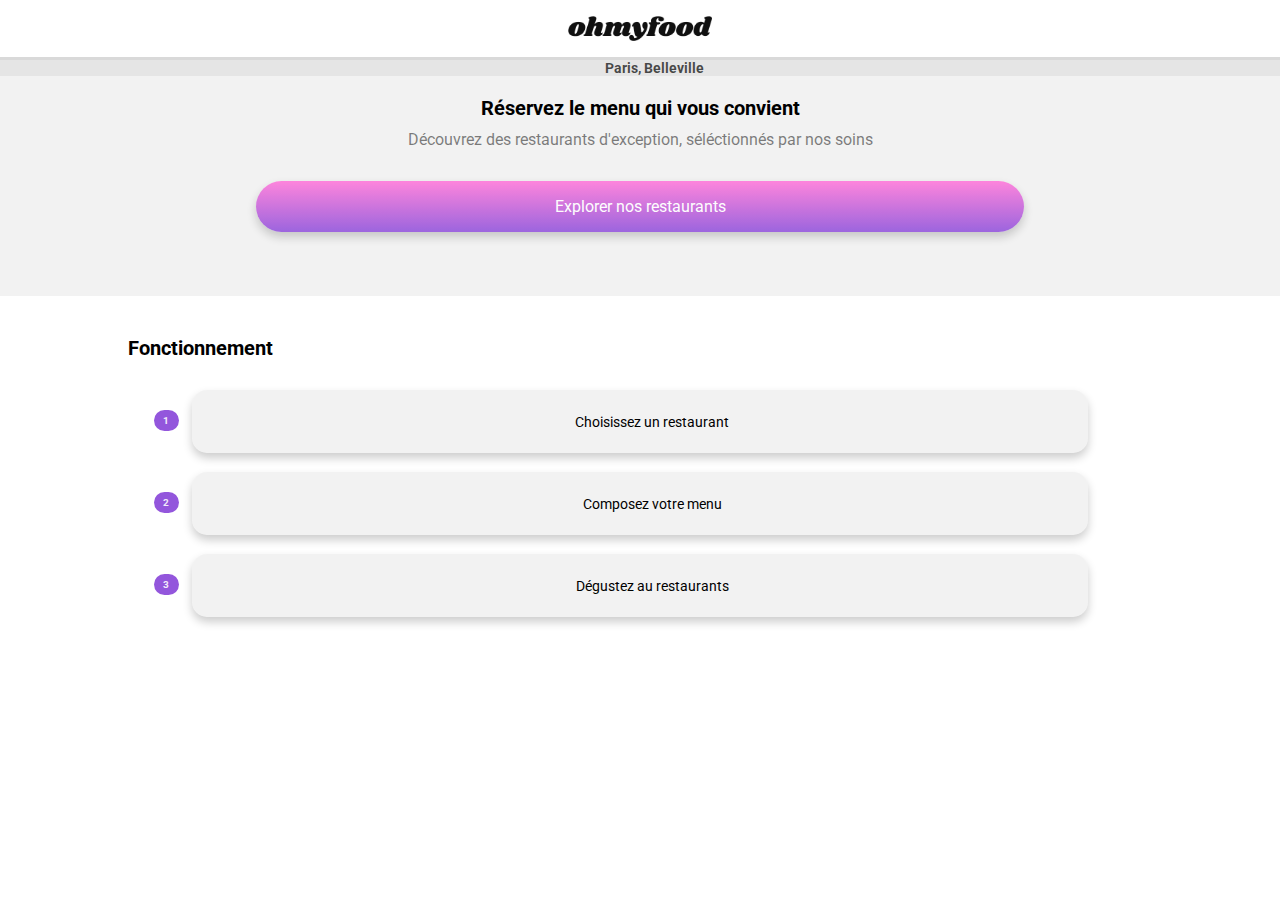
==== index.html @ 5d98622f "Maj-full-sass" ====
<!doctype html>
<html lang="fr"></html>
    <head> 
        <meta charset="utf-8">
        <title>OpenClasrooms - Projet 3 : Ohmyfood</title>
        <link rel="stylesheet" href="public/css/main.css">
        <link rel="stylesheet" href="https://pro.fontawesome.com/releases/v5.10.0/css/all.css" integrity="sha384-AYmEC3Yw5cVb3ZcuHtOA93w35dYTsvhLPVnYs9eStHfGJvOvKxVfELGroGkvsg+p" crossorigin="anonymous"/>
        <meta name="viewport" content="width=device-width, initial-scale=1">
    </head>
    <body>
        <main>
            <header>
                <div class="logo">
                    <img src="public/images/logo/ohmyfood.png" alt="Ohmyfood">
                </div>                
            </header>
            <div class="localisation">
                <p class="localisation__lieu"><i class="fas fa-map-marker-alt"></i>Paris, Belleville</p>
                <p class="localisation__titre">Réservez le menu qui vous convient</p>
                <p class="localisation__sous-titre">Découvrez des restaurants d'exception, séléctionnés par nos soins</p>
                <div class="btn-violet">
                    <div class="btn-violet-caption">Explorer nos restaurants</div>
                </div>
            </div>
            <div class="fonctionnement">
                <p class="fonctionnement__titre">Fonctionnement</p>
                <div class="btn-fonctionnement">
                    <div class="btn-fonctionnement-caption"><div class="btn-fonctionnement-num">1</div><i class="fas fa-mobile-alt"></i>Choisissez un restaurant</div>
                </div>
                <div class="btn-fonctionnement">
                    <div class="btn-fonctionnement-caption"><div class="btn-fonctionnement-num">2</div><i class="fas fa-list"></i>Composez votre menu</div>
                </div>
                <div class="btn-fonctionnement">
                    <div class="btn-fonctionnement-caption"><div class="btn-fonctionnement-num">3</div><i class="fas fa-store"></i>Dégustez au restaurants</div>
                </div>
            </div>
        </main>
</body>
</html>
---- public/css/main.css ----
@import url("https://fonts.googleapis.com/css2?family=Roboto&display=swap");
@import url("https://fonts.googleapis.com/css2?family=Shrikhand&display=swap");
* {
  box-sizing: border-box;
  margin: 0;
  padding: 0;
}

html, body {
  font-family: 'Roboto', sans-serif;
}

.shrik {
  font-family: 'Shrikhand', sans-serif;
}

.btn-violet {
  box-shadow: 0px 5px 10px 0 rgba(0, 0, 0, 0.2);
  background: linear-gradient(0deg, #9356DC 0%, #FF79DA 100%);
  opacity: 0.9;
  border-radius: 100rem;
  height: 100%;
  width: 60%;
  display: flex;
  align-items: center;
  justify-content: space-evenly;
  padding-top: 1rem;
  padding-bottom: 1rem;
  cursor: pointer;
}

.btn-violet-caption {
  background: transparent;
  color: #fff;
  font-size: 16px;
}

.btn-violet:hover {
  box-shadow: 0px 5px 10px 0 rgba(0, 0, 0, 0.8);
  opacity: 0.4;
  color: #FF79DA;
}

.btn-fonctionnement {
  box-shadow: 0px 5px 10px 0 rgba(0, 0, 0, 0.2);
  border-radius: 15px;
  height: 100%;
  width: 70%;
  display: flex;
  align-items: center;
  justify-content: space-evenly;
  padding-top: 0.5rem;
  padding-bottom: 0.5rem;
  cursor: pointer;
  background: rgba(0, 0, 0, 0.05);
  margin: 0.6em;
}

.btn-fonctionnement-caption {
  background: transparent;
  color: #000;
  font-size: 14px;
  padding: 1em;
}

.btn-fonctionnement i {
  padding-right: 1.5em;
  font-size: 16PX;
}

.btn-fonctionnement-num {
  position: absolute;
  left: 12%;
  margin-top: -2px;
  width: 25px;
  color: #f2eafb;
  background: #9356DC;
  border-radius: 25px;
  font-weight: bold;
  font-size: 10px;
  padding: 5px;
}

.btn-fonctionnement:hover {
  color: #FF79DA;
  background: #f2eafb;
}

.btn-fonctionnement:hover i {
  color: #9356DC;
}

.logo {
  display: flex;
  align-items: center;
  justify-content: space-evenly;
  margin: 1em;
}

.logo img {
  height: 25px;
}

.localisation {
  display: flex;
  flex-wrap: wrap;
  align-items: center;
  flex-direction: column;
  height: 100%;
  width: 100%;
  text-align: center;
  padding-bottom: 4em;
  background: rgba(0, 0, 0, 0.05);
}

.localisation__lieu {
  width: 100%;
  color: rgba(0, 0, 0, 0.7);
  background: rgba(0, 0, 0, 0.05);
  border-top: 3px solid rgba(0, 0, 0, 0.05);
  font-size: 14px;
  font-weight: bold;
}

.localisation__lieu i {
  padding: 1em;
}

.localisation__titre {
  width: 60%;
  padding-top: 1em;
  padding-bottom: 0.5em;
  text-align: center;
  font-size: 20px;
  font-weight: bold;
}

.localisation__sous-titre {
  width: 80%;
  padding-bottom: 2em;
  text-align: center;
  color: rgba(0, 0, 0, 0.5);
}

.fonctionnement {
  display: flex;
  flex-wrap: wrap;
  align-items: center;
  flex-direction: column;
  height: 100%;
  width: 100%;
  text-align: center;
  padding-bottom: 1em;
}

.fonctionnement__titre {
  width: 80%;
  padding-top: 2em;
  padding-bottom: 1em;
  text-align: left;
  font-size: 20px;
  font-weight: bold;
}
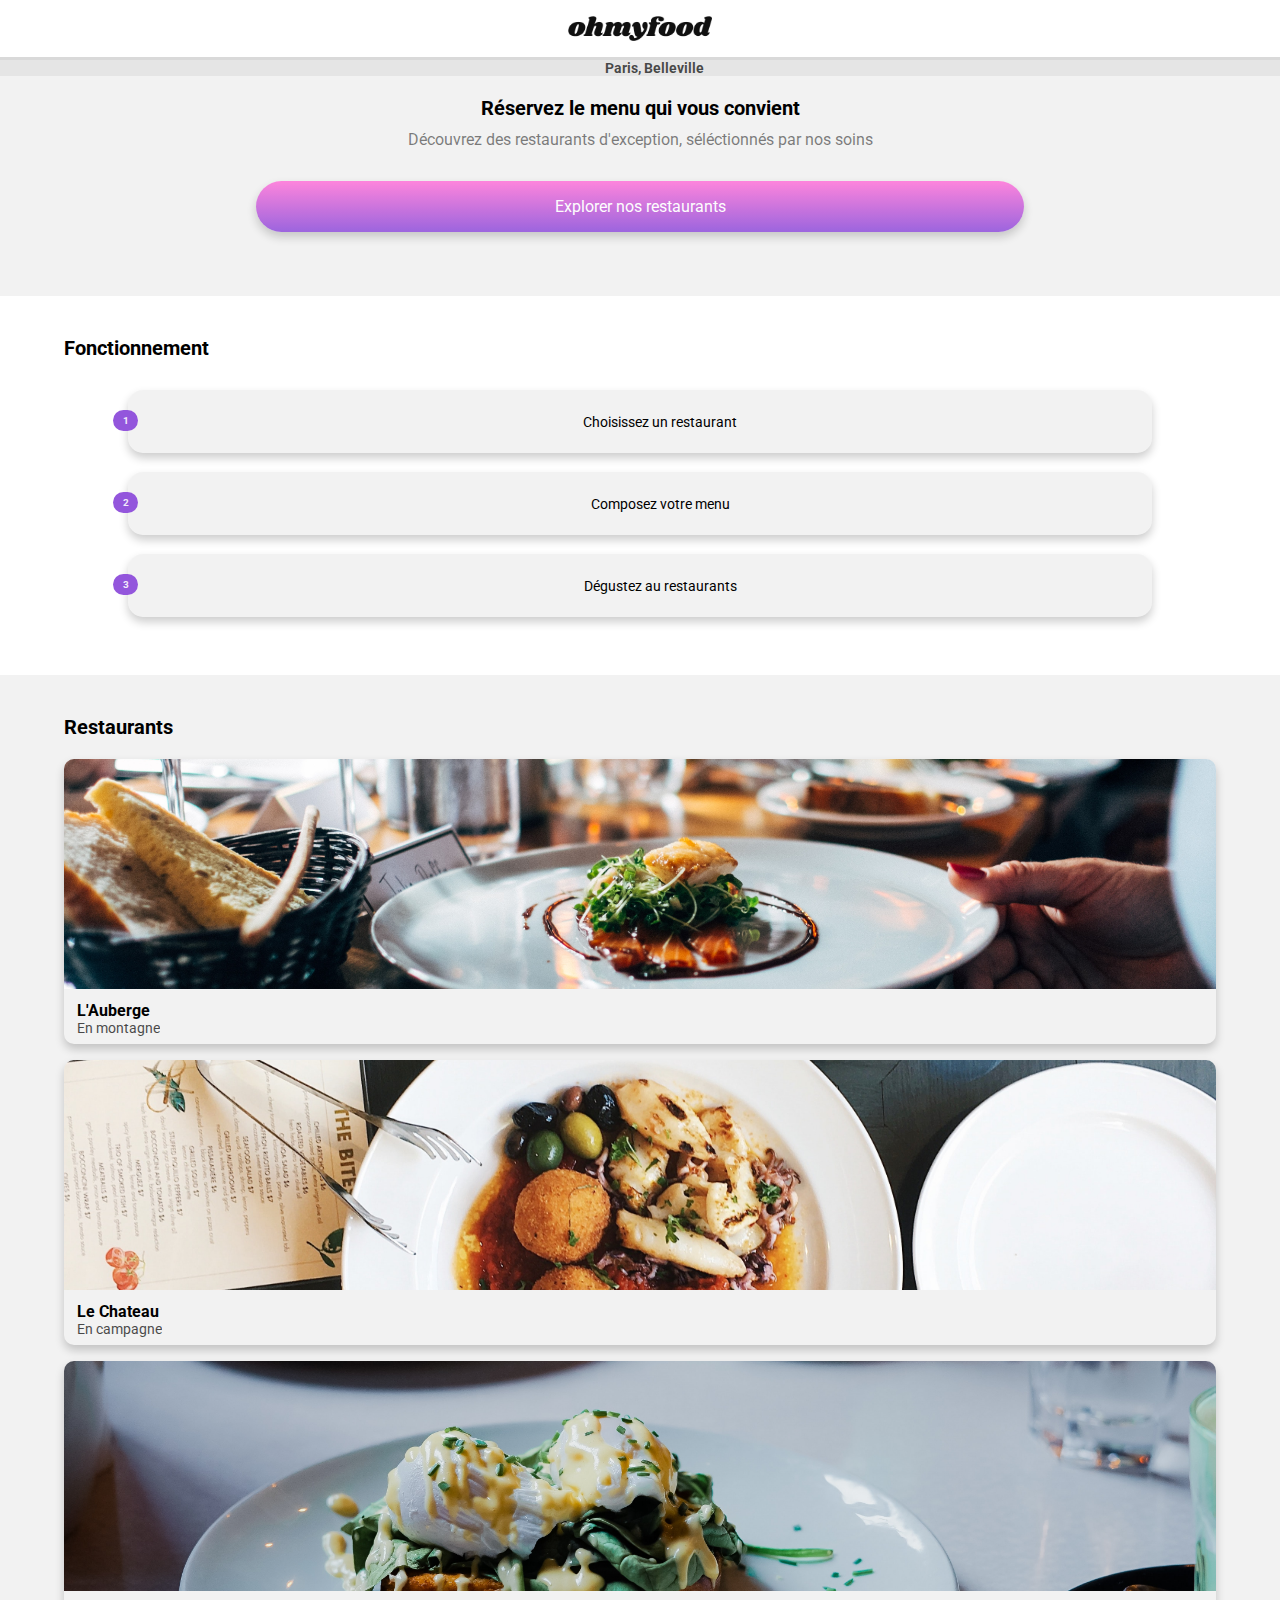
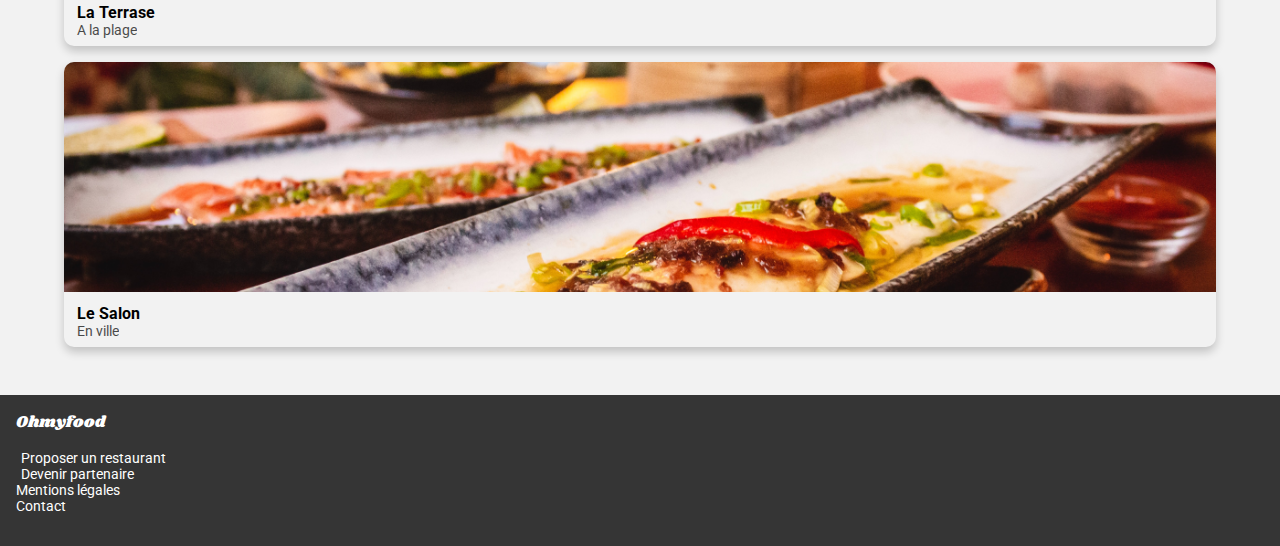
==== commit 5fa64ffa: "dernière mise à jour" ====
--- a/index.html
+++ b/index.html
@@ -34,6 +34,48 @@
                     <div class="btn-fonctionnement-caption"><div class="btn-fonctionnement-num">3</div><i class="fas fa-store"></i>Dégustez au restaurants</div>
                 </div>
             </div>
+            <div class="restaurants">
+                <p class="restaurants__titre">Restaurants</p>
+                <a class="restaurants__vignette" href="#">
+                    <img src="public/images/restaurants/restaurant1.jpg" alt="Auberge le Cannebière">
+                    <div class="restaurants__vignette-description">
+                        <div class="restaurants__vignette-description-nom">L'Auberge</div>
+                        <div class="restaurants__vignette-description-lieu">En montagne</div>
+                        <div><i class="fas fa-heart"></i></div>
+                    </div>
+                </a>
+                <a class="restaurants__vignette" href="#">
+                    <img src="public/images/restaurants/restaurant2.jpg" alt="Hôtel du port">
+                    <div class="restaurants__vignette-description">
+                        <div class="restaurants__vignette-description-nom">Le Chateau</div>
+                        <div class="restaurants__vignette-description-lieu">En campagne</div>
+                        <div><i class="far fa-heart"></i></div>
+                    </div>
+                </a>
+                <a class="restaurants__vignette" href="#">
+                    <img src="public/images/restaurants/restaurant3.jpg" alt="Hôtel Les Mouettes">
+                        <div class="restaurants__vignette-description">
+                            <div class="restaurants__vignette-description-nom">La Terrase</div>
+                            <div class="restaurants__vignette-description-lieu">A la plage</div>
+                            <div><i class="far fa-heart"></i></div>
+                    </div>
+                </a>
+                <a class="restaurants__vignette" href="#">
+                    <img src="public/images/restaurants/restaurant4.jpg" alt="Hôtel de la Mer">
+                    <div class="restaurants__vignette-description">
+                        <div class="restaurants__vignette-description-nom">Le Salon</div>
+                        <div class="restaurants__vignette-description-lieu">En ville</div>
+                        <div><i class="far fa-heart"></i></div>
+                    </div>
+                </a>                
+            </div>
+            <div class="footer">                
+                <p class="shrik footer__titre">Ohmyfood</p>
+                <p class="footer__menu"><i class="fas fa-utensils"></i>Proposer un restaurant</p>
+                <p class="footer__menu"><i class="fas fa-hands-helping"></i>Devenir partenaire</p>
+                <p class="footer__menu">Mentions légales</p>
+                <p class="footer__menu">Contact</p>
+            </div>
         </main>
 </body>
 </html>--- a/public/css/main.css
+++ b/public/css/main.css
@@ -42,10 +42,11 @@
 }
 
 .btn-fonctionnement {
+  position: relative;
   box-shadow: 0px 5px 10px 0 rgba(0, 0, 0, 0.2);
   border-radius: 15px;
   height: 100%;
-  width: 70%;
+  width: 80%;
   display: flex;
   align-items: center;
   justify-content: space-evenly;
@@ -64,13 +65,14 @@
 }
 
 .btn-fonctionnement i {
-  padding-right: 1.5em;
+  padding-right: 2.5em;
   font-size: 16PX;
 }
 
 .btn-fonctionnement-num {
   position: absolute;
-  left: 12%;
+  top: 22px;
+  left: -15px;
   margin-top: -2px;
   width: 25px;
   color: #f2eafb;
@@ -90,6 +92,54 @@
   color: #9356DC;
 }
 
+.restaurants__vignette {
+  box-shadow: 0px 5px 10px 0 rgba(0, 0, 0, 0.2);
+  display: block;
+  margin-bottom: 1em;
+  border-radius: 10px;
+  color: black;
+  text-decoration: none;
+  width: 90%;
+}
+
+.restaurants__vignette img {
+  width: 100%;
+  height: 230px;
+  border-radius: 10px 10px 0px 0px;
+  object-fit: cover;
+}
+
+.restaurants__vignette-description {
+  position: relative;
+  margin: .5em;
+  margin-left: .8em;
+  text-align: left;
+}
+
+.restaurants__vignette-description i {
+  position: absolute;
+  top: 20%;
+  left: 90%;
+  font-size: 18px;
+}
+
+.restaurants__vignette-description i:hover {
+  color: #9356DC;
+}
+
+.restaurants__vignette-description-nom {
+  font-weight: bold;
+}
+
+.restaurants__vignette-description-lieu {
+  font-size: 14px;
+  opacity: 70%;
+}
+
+.restaurants__vignette:hover {
+  opacity: 0.9;
+}
+
 .logo {
   display: flex;
   align-items: center;
@@ -150,14 +200,64 @@
   height: 100%;
   width: 100%;
   text-align: center;
-  padding-bottom: 1em;
+  padding-bottom: 3em;
 }
 
 .fonctionnement__titre {
-  width: 80%;
+  width: 90%;
   padding-top: 2em;
   padding-bottom: 1em;
   text-align: left;
   font-size: 20px;
   font-weight: bold;
 }
+
+.restaurants {
+  display: flex;
+  flex-wrap: wrap;
+  align-items: center;
+  flex-direction: column;
+  height: 100%;
+  width: 100%;
+  text-align: center;
+  padding-bottom: 2em;
+  background: rgba(0, 0, 0, 0.05);
+}
+
+.restaurants__titre {
+  width: 90%;
+  padding-top: 2em;
+  padding-bottom: 1em;
+  text-align: left;
+  font-size: 20px;
+  font-weight: bold;
+}
+
+.footer {
+  display: flex;
+  flex-wrap: wrap;
+  flex-direction: column;
+  height: 100%;
+  width: 100%;
+  padding-bottom: 2em;
+  background: #353535;
+  color: white;
+  padding-left: 1em;
+}
+
+.footer__titre {
+  width: 90%;
+  padding-top: 1em;
+  padding-bottom: 1em;
+  text-align: left;
+  font-size: 16px;
+}
+
+.footer__menu {
+  font-size: 14px;
+}
+
+.footer__menu i {
+  font-size: 10px;
+  margin-right: 0.5em;
+}
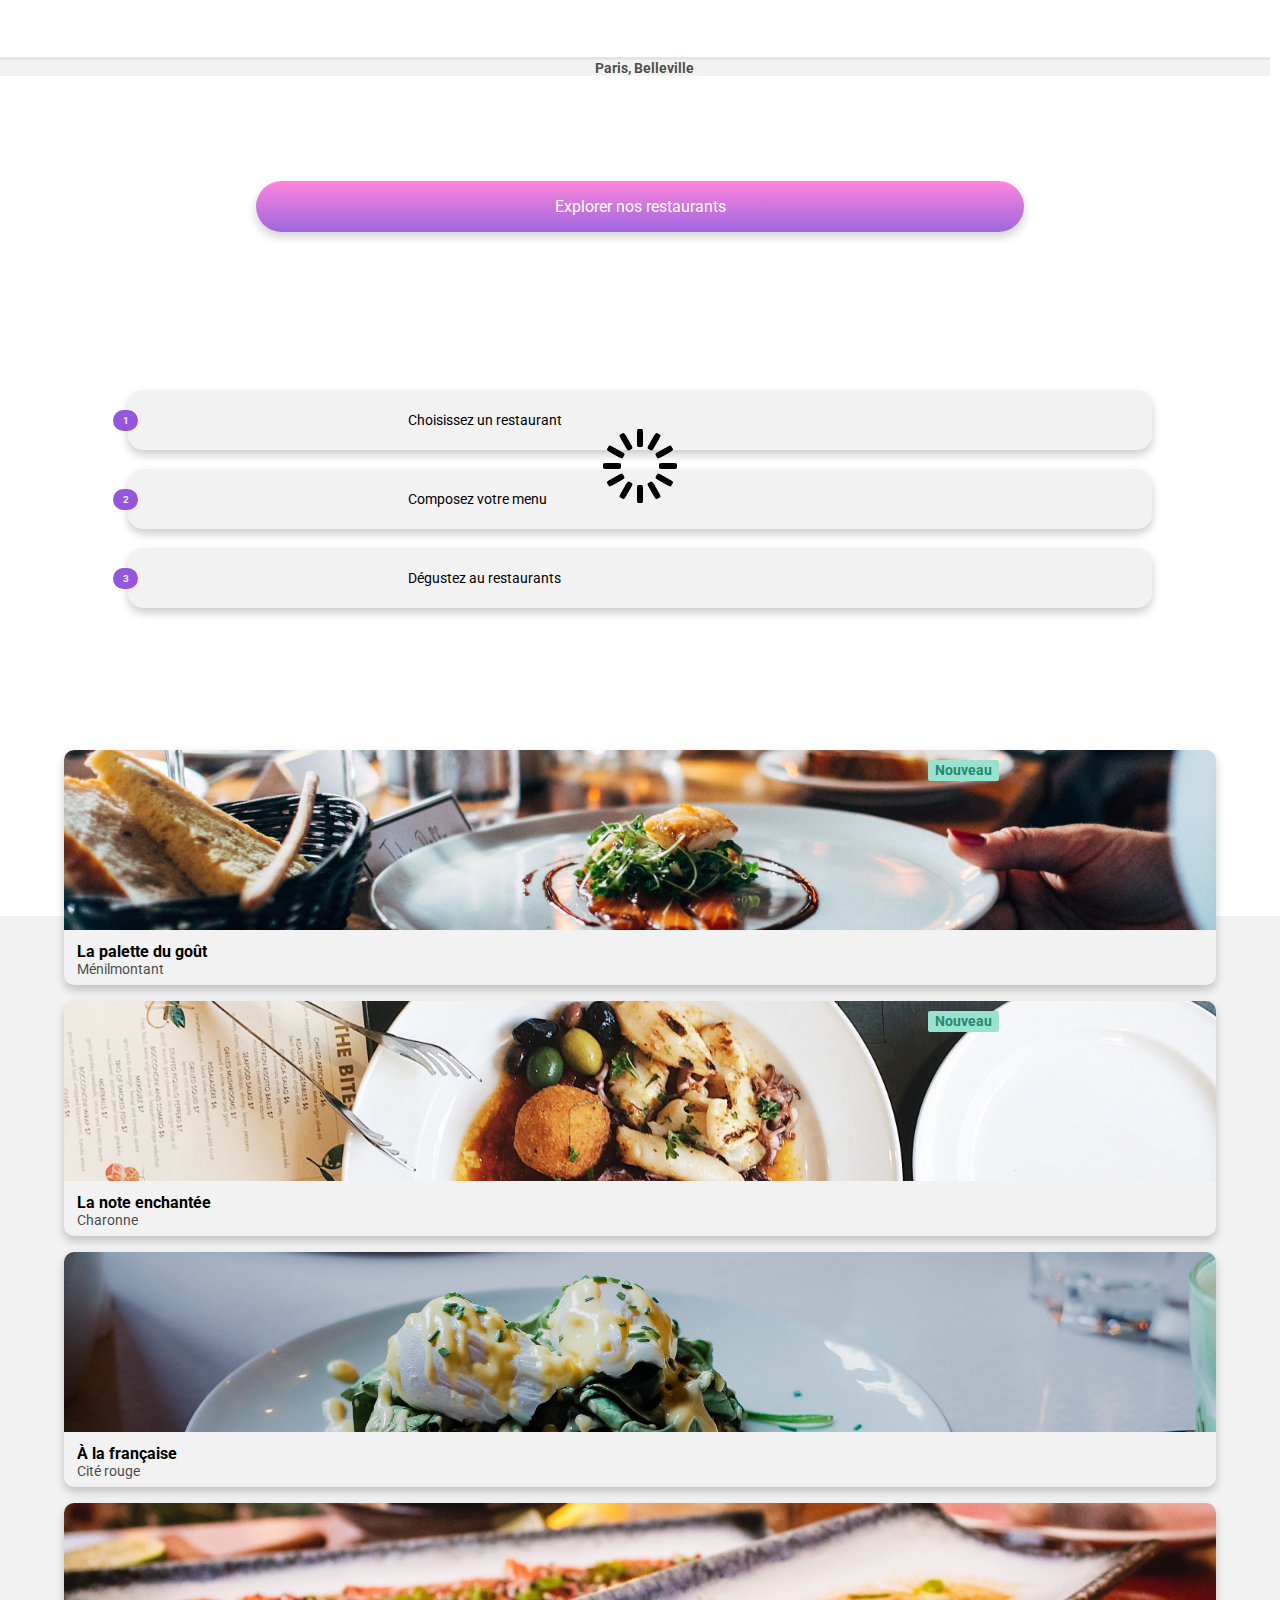
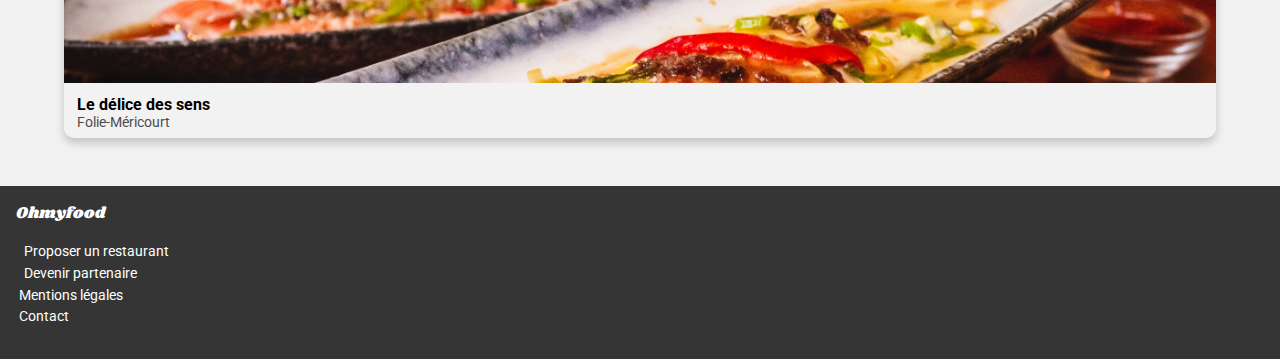
==== commit a10afa3a: "intégration pages" ====
--- a/index.html
+++ b/index.html
@@ -8,6 +8,22 @@
         <meta name="viewport" content="width=device-width, initial-scale=1">
     </head>
     <body>
+        <div class="anim">
+            <div class="anim__spinner">
+                <div></div>
+                <div></div>
+                <div></div>
+                <div></div>
+                <div></div>
+                <div></div>
+                <div></div>
+                <div></div>
+                <div></div>
+                <div></div>
+                <div></div>
+                <div></div>
+            </div>
+        </div>
         <main>
             <header>
                 <div class="logo">
@@ -36,35 +52,37 @@
             </div>
             <div class="restaurants">
                 <p class="restaurants__titre">Restaurants</p>
-                <a class="restaurants__vignette" href="#">
+                <a class="restaurants__vignette" href="public/pages/page_1.html">
+                    <div class="restaurants__vignette-nouveau-resto">Nouveau</div>
                     <img src="public/images/restaurants/restaurant1.jpg" alt="Auberge le Cannebière">
-                    <div class="restaurants__vignette-description">
-                        <div class="restaurants__vignette-description-nom">L'Auberge</div>
-                        <div class="restaurants__vignette-description-lieu">En montagne</div>
-                        <div><i class="fas fa-heart"></i></div>
-                    </div>
-                </a>
-                <a class="restaurants__vignette" href="#">
-                    <img src="public/images/restaurants/restaurant2.jpg" alt="Hôtel du port">
-                    <div class="restaurants__vignette-description">
-                        <div class="restaurants__vignette-description-nom">Le Chateau</div>
-                        <div class="restaurants__vignette-description-lieu">En campagne</div>
+                    <div class="restaurants__vignette-description">                        
+                        <div class="restaurants__vignette-description-nom">La palette du goût</div>
+                        <div class="restaurants__vignette-description-lieu">Ménilmontant</div>
                         <div><i class="far fa-heart"></i></div>
                     </div>
                 </a>
-                <a class="restaurants__vignette" href="#">
+                <a class="restaurants__vignette" href="public/pages/page_2.html">
+                    <div class="restaurants__vignette-nouveau-resto">Nouveau</div>
+                    <img src="public/images/restaurants/restaurant2.jpg" alt="Hôtel du port">
+                    <div class="restaurants__vignette-description">
+                        <div class="restaurants__vignette-description-nom">La note enchantée</div>
+                        <div class="restaurants__vignette-description-lieu">Charonne</div>
+                        <div><i class="far fa-heart"></i></div>
+                    </div>
+                </a>
+                <a class="restaurants__vignette" href="public/pages/page_3.html">
                     <img src="public/images/restaurants/restaurant3.jpg" alt="Hôtel Les Mouettes">
                         <div class="restaurants__vignette-description">
-                            <div class="restaurants__vignette-description-nom">La Terrase</div>
-                            <div class="restaurants__vignette-description-lieu">A la plage</div>
+                            <div class="restaurants__vignette-description-nom">À la française</div>
+                            <div class="restaurants__vignette-description-lieu">Cité rouge</div>
                             <div><i class="far fa-heart"></i></div>
                     </div>
                 </a>
-                <a class="restaurants__vignette" href="#">
+                <a class="restaurants__vignette" href="public/pages/page_4.html">
                     <img src="public/images/restaurants/restaurant4.jpg" alt="Hôtel de la Mer">
                     <div class="restaurants__vignette-description">
-                        <div class="restaurants__vignette-description-nom">Le Salon</div>
-                        <div class="restaurants__vignette-description-lieu">En ville</div>
+                        <div class="restaurants__vignette-description-nom">Le délice des sens</div>
+                        <div class="restaurants__vignette-description-lieu">Folie-Méricourt</div>
                         <div><i class="far fa-heart"></i></div>
                     </div>
                 </a>                
@@ -77,5 +95,5 @@
                 <p class="footer__menu">Contact</p>
             </div>
         </main>
-</body>
+    </body>
 </html>--- a/public/css/main.css
+++ b/public/css/main.css
@@ -14,6 +14,135 @@
   font-family: 'Shrikhand', sans-serif;
 }
 
+.anim {
+  position: absolute;
+  display: flex;
+  width: 100%;
+  height: 100%;
+  align-items: center;
+  justify-content: space-evenly;
+  background-color: white;
+  animation: anim 0.5s 3s both;
+}
+
+.anim__spinner {
+  color: official;
+  display: inline-block;
+  position: relative;
+  width: 80px;
+  height: 80px;
+}
+
+.anim__spinner div {
+  transform-origin: 40px 40px;
+  animation: animspinner 1.2s linear infinite;
+}
+
+.anim__spinner div:after {
+  content: " ";
+  display: block;
+  position: absolute;
+  top: 3px;
+  left: 37px;
+  width: 6px;
+  height: 18px;
+  border-radius: 20%;
+  background: #000;
+}
+
+.anim__spinner div:nth-child(1) {
+  transform: rotate(0deg);
+  animation-delay: -1.1s;
+}
+
+.anim__spinner div:nth-child(2) {
+  transform: rotate(30deg);
+  animation-delay: -1s;
+}
+
+.anim__spinner div:nth-child(3) {
+  transform: rotate(60deg);
+  animation-delay: -0.9s;
+}
+
+.anim__spinner div:nth-child(4) {
+  transform: rotate(90deg);
+  animation-delay: -0.8s;
+}
+
+.anim__spinner div:nth-child(5) {
+  transform: rotate(120deg);
+  animation-delay: -0.7s;
+}
+
+.anim__spinner div:nth-child(6) {
+  transform: rotate(150deg);
+  animation-delay: -0.6s;
+}
+
+.anim__spinner div:nth-child(7) {
+  transform: rotate(180deg);
+  animation-delay: -0.5s;
+}
+
+.anim__spinner div:nth-child(8) {
+  transform: rotate(210deg);
+  animation-delay: -0.4s;
+}
+
+.anim__spinner div:nth-child(9) {
+  transform: rotate(240deg);
+  animation-delay: -0.3s;
+}
+
+.anim__spinner div:nth-child(10) {
+  transform: rotate(270deg);
+  animation-delay: -0.2s;
+}
+
+.anim__spinner div:nth-child(11) {
+  transform: rotate(300deg);
+  animation-delay: -0.1s;
+}
+
+.anim__spinner div:nth-child(12) {
+  transform: rotate(330deg);
+  animation-delay: 0s;
+}
+
+main {
+  animation: main 3s 3s both;
+}
+
+@keyframes main {
+  0% {
+    opacity: 0;
+  }
+  100% {
+    opacity: 1;
+  }
+}
+
+@keyframes anim {
+  0% {
+    opacity: 1;
+  }
+  100% {
+    opacity: 0;
+    visibility: hidden;
+  }
+}
+
+@keyframes animspinner {
+  0% {
+    opacity: 1;
+  }
+  100% {
+    opacity: 0;
+    visibility: hidden;
+  }
+}
+
 .btn-violet {
   box-shadow: 0px 5px 10px 0 rgba(0, 0, 0, 0.2);
   background: linear-gradient(0deg, #9356DC 0%, #FF79DA 100%);
@@ -47,7 +176,6 @@
   border-radius: 15px;
   height: 100%;
   width: 80%;
-  display: flex;
   align-items: center;
   justify-content: space-evenly;
   padding-top: 0.5rem;
@@ -62,10 +190,14 @@
   color: #000;
   font-size: 14px;
   padding: 1em;
+  display: grid;
+  grid-template-columns: 0% 60%;
+  align-items: center;
+  justify-content: space-evenly;
+  text-align: left;
 }
 
 .btn-fonctionnement i {
-  padding-right: 2.5em;
   font-size: 16PX;
 }
 
@@ -81,6 +213,7 @@
   font-weight: bold;
   font-size: 10px;
   padding: 5px;
+  text-align: center;
 }
 
 .btn-fonctionnement:hover {
@@ -94,6 +227,7 @@
 
 .restaurants__vignette {
   box-shadow: 0px 5px 10px 0 rgba(0, 0, 0, 0.2);
+  position: relative;
   display: block;
   margin-bottom: 1em;
   border-radius: 10px;
@@ -103,8 +237,9 @@
 }
 
 .restaurants__vignette img {
-  width: 100%;
-  height: 230px;
+  top: -20px;
+  width: 100%;
+  height: 180px;
   border-radius: 10px 10px 0px 0px;
   object-fit: cover;
 }
@@ -124,6 +259,7 @@
 }
 
 .restaurants__vignette-description i:hover {
+  transition: transform 450ms, color 300ms 150ms;
   color: #9356DC;
 }
 
@@ -140,15 +276,43 @@
   opacity: 0.9;
 }
 
-.logo {
+.restaurants__vignette-nouveau-resto {
+  position: absolute;
+  top: 10px;
+  left: 75%;
+  font-size: 14px;
+  font-weight: bold;
+  padding-left: 0.5em;
+  padding-right: 0.5em;
+  padding-top: 0.2em;
+  padding-bottom: 0.2em;
+  border-radius: 2px;
+  background: #99E2D0;
+  color: #278870;
+}
+
+.logo, .entete-menu__logopage {
   display: flex;
   align-items: center;
   justify-content: space-evenly;
   margin: 1em;
 }
 
-.logo img {
+.logo img, .entete-menu__logopage img {
   height: 25px;
+}
+
+.entete-menu__logopage {
+  align-items: left;
+}
+
+.entete-menu__logopage a {
+  position: absolute;
+  color: black;
+  text-decoration: none;
+  padding-right: 4em;
+  top: 20px;
+  left: 50px;
 }
 
 .localisation {
@@ -164,6 +328,8 @@
 }
 
 .localisation__lieu {
+  position: relative;
+  left: -10px;
   width: 100%;
   color: rgba(0, 0, 0, 0.7);
   background: rgba(0, 0, 0, 0.05);
@@ -255,9 +421,145 @@
 
 .footer__menu {
   font-size: 14px;
+  padding: 0.2em;
 }
 
 .footer__menu i {
   font-size: 10px;
   margin-right: 0.5em;
-}
+  min-width: 13px;
+}
+
+.entete-menu {
+  display: block;
+  height: 100%;
+  width: 100%;
+  text-align: center;
+  background: transparent;
+}
+
+.entete-menu__img-restaurant {
+  background: transparent;
+}
+
+.entete-menu__img-restaurant-img1 {
+  height: 340px;
+  background-image: url("../images/restaurants/restaurant1.jpg");
+  background-repeat: no-repeat;
+  background-size: cover;
+}
+
+.entete-menu__img-restaurant-img2 {
+  height: 340px;
+  background-image: url("../images/restaurants/restaurant2.jpg");
+  background-repeat: no-repeat;
+  background-size: cover;
+}
+
+.entete-menu__img-restaurant-img3 {
+  height: 340px;
+  background-image: url("../images/restaurants/restaurant3.jpg");
+  background-repeat: no-repeat;
+  background-size: cover;
+}
+
+.entete-menu__img-restaurant-img4 {
+  height: 340px;
+  background-image: url("../images/restaurants/restaurant4.jpg");
+  background-repeat: no-repeat;
+  background-size: cover;
+}
+
+.menu-titre {
+  position: absolute;
+  display: flex;
+  top: 330px;
+  align-items: center;
+  justify-content: space-between;
+  padding-top: 1em;
+  padding-bottom: 0.5em;
+  padding-left: 1em;
+  width: 100%;
+  text-align: center;
+  border-radius: 30px 30px 0px 0px;
+  background: #f2f2f2;
+  color: black;
+  font-size: 25px;
+  text-align: left;
+}
+
+.menu-titre i {
+  padding-right: 1.5em;
+  font-weight: normal;
+}
+
+.menu {
+  display: flex;
+  flex-wrap: wrap;
+  align-items: center;
+  flex-direction: column;
+  height: 100%;
+  width: 100%;
+  text-align: center;
+  background: #f2f2f2;
+  padding-bottom: 5em;
+}
+
+.menu__commander {
+  display: flex;
+  flex-wrap: wrap;
+  align-items: center;
+  flex-direction: column;
+  height: 100%;
+  width: 100%;
+  text-align: center;
+  padding-top: 3em;
+}
+
+.entrees {
+  padding: 1em;
+  text-align: left;
+  width: 100%;
+}
+
+.entrees__souligne {
+  height: 3px;
+  width: 40px;
+  background: #99E2D0;
+}
+
+.plats {
+  box-shadow: 0px 5px 10px 0 rgba(0, 0, 0, 0.2);
+  position: relative;
+  display: flex;
+  flex-direction: column;
+  justify-content: flex-end;
+  margin-bottom: 1em;
+  border-radius: 15px;
+  color: black;
+  text-decoration: none;
+  width: 95%;
+  background: white;
+  text-align: left;
+  padding: 0.8em;
+}
+
+.plats__nom {
+  font-weight: bold;
+  font-size: 18px;
+  opacity: 70%;
+}
+
+.plats__description {
+  text-align: left;
+  font-size: 14px;
+  opacity: 70%;
+}
+
+.plats__prix {
+  position: absolute;
+  font-size: 14px;
+  opacity: 70%;
+  left: 85%;
+  font-weight: bold;
+}
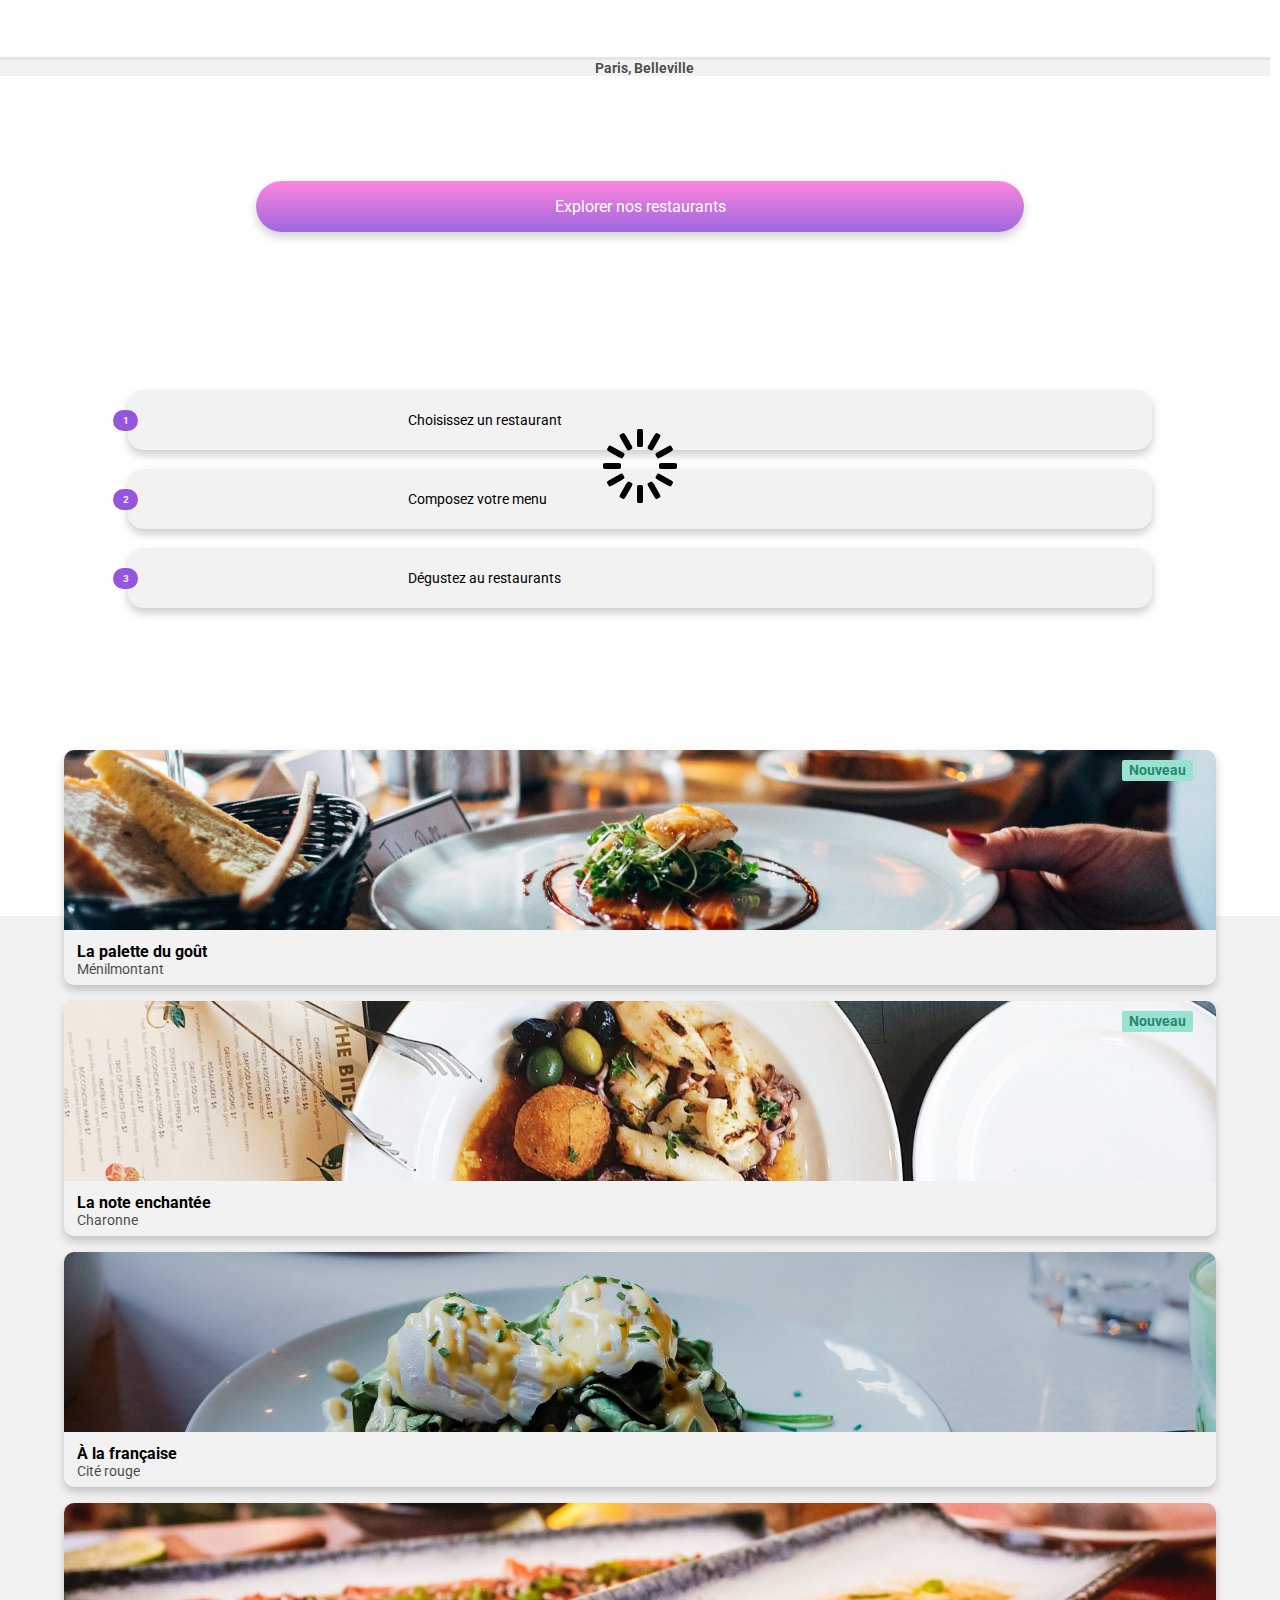
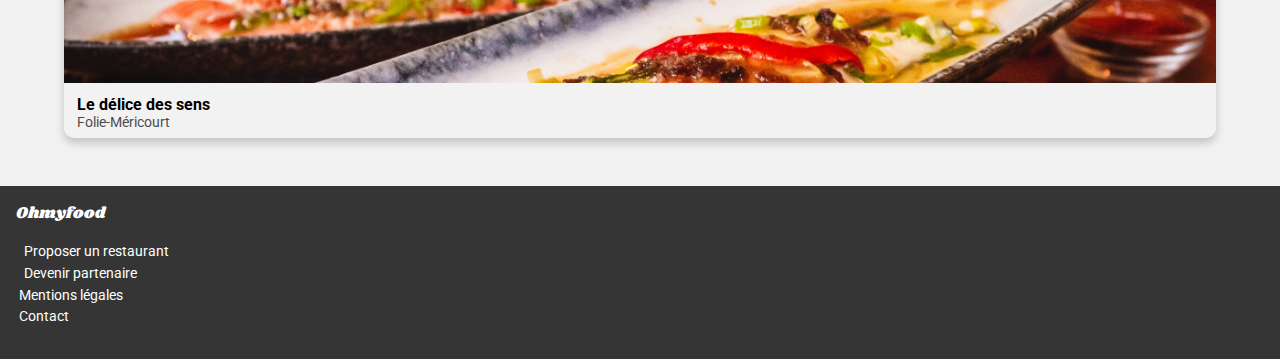
==== commit 1c1b5f0e: "Ajour animation des boutons des menus" ====
--- a/index.html
+++ b/index.html
@@ -83,7 +83,7 @@
                     <div class="restaurants__vignette-description">
                         <div class="restaurants__vignette-description-nom">Le délice des sens</div>
                         <div class="restaurants__vignette-description-lieu">Folie-Méricourt</div>
-                        <div><i class="far fa-heart"></i></div>
+                        <div class="restaurants__vignette-description-coeur"><i class="fa-coeur far fa-heart"></i></div>
                     </div>
                 </a>                
             </div>
--- a/public/css/main.css
+++ b/public/css/main.css
@@ -279,7 +279,7 @@
 .restaurants__vignette-nouveau-resto {
   position: absolute;
   top: 10px;
-  left: 75%;
+  right: 2%;
   font-size: 14px;
   font-weight: bold;
   padding-left: 0.5em;
@@ -530,36 +530,106 @@
 
 .plats {
   box-shadow: 0px 5px 10px 0 rgba(0, 0, 0, 0.2);
-  position: relative;
+  border-radius: 15px;
+  display: flex;
+  cursor: pointer;
+  justify-content: space-between;
+  align-items: center;
+  background: white;
+  overflow: hidden;
+  width: 95%;
+  margin-bottom: 1em;
+}
+
+.plats__menu {
   display: flex;
   flex-direction: column;
-  justify-content: flex-end;
-  margin-bottom: 1em;
-  border-radius: 15px;
-  color: black;
-  text-decoration: none;
-  width: 95%;
-  background: white;
-  text-align: left;
-  padding: 0.8em;
-}
-
-.plats__nom {
+  justify-content: space-between;
+  padding-left: 1em;
+  width: 85%;
+  text-align: left;
+}
+
+.plats__menu__nom {
+  overflow: hidden;
+  text-overflow: ellipsis;
   font-weight: bold;
   font-size: 18px;
   opacity: 70%;
 }
 
-.plats__description {
-  text-align: left;
-  font-size: 14px;
-  opacity: 70%;
+.plats__menu__description {
+  font-size: 15px;
+  overflow: hidden;
+  text-overflow: ellipsis;
+  white-space: nowrap;
 }
 
 .plats__prix {
   position: absolute;
-  font-size: 14px;
-  opacity: 70%;
-  left: 85%;
-  font-weight: bold;
-}
+  display: block;
+  right: 30px;
+  text-align: right;
+  padding-top: 1em;
+  margin: 0px;
+  font-weight: bold;
+  flex: 0 0 25px;
+}
+
+.plats__check {
+  display: flex;
+  position: relative;
+  align-items: center;
+  justify-content: center;
+  right: -60px;
+  height: 4em;
+  flex: 0 0 60px;
+  background: #99E2D0;
+}
+
+.plats__check i {
+  color: #99E2D0;
+  font-size: 10px;
+}
+
+.plats:hover .plats__check {
+  transform: translate(-60px, 0);
+  transition: transform 330ms ease-in-out;
+}
+
+.plats:hover .plats__prix {
+  transform: translate(-60px, 0);
+  transition: transform 330ms ease-in-out;
+}
+
+.plats:hover i {
+  transform: rotate(720deg);
+  transition: transform 330ms ease-in-out;
+}
+
+.plats:hover .plats__menu__description {
+  animation-duration: 330ms;
+  animation-fill-mode: forwards;
+  animation-name: resize;
+}
+
+.plats:hover .plats__menu__nom {
+  animation-duration: 330ms;
+  animation-fill-mode: forwards;
+  animation-name: resize;
+}
+
+.fa-bg {
+  padding: 0.4em;
+  border-radius: 25px;
+  background: white;
+}
+
+@keyframes resize {
+  0% {
+    width: 100%;
+  }
+  100% {
+    width: 80%;
+  }
+}
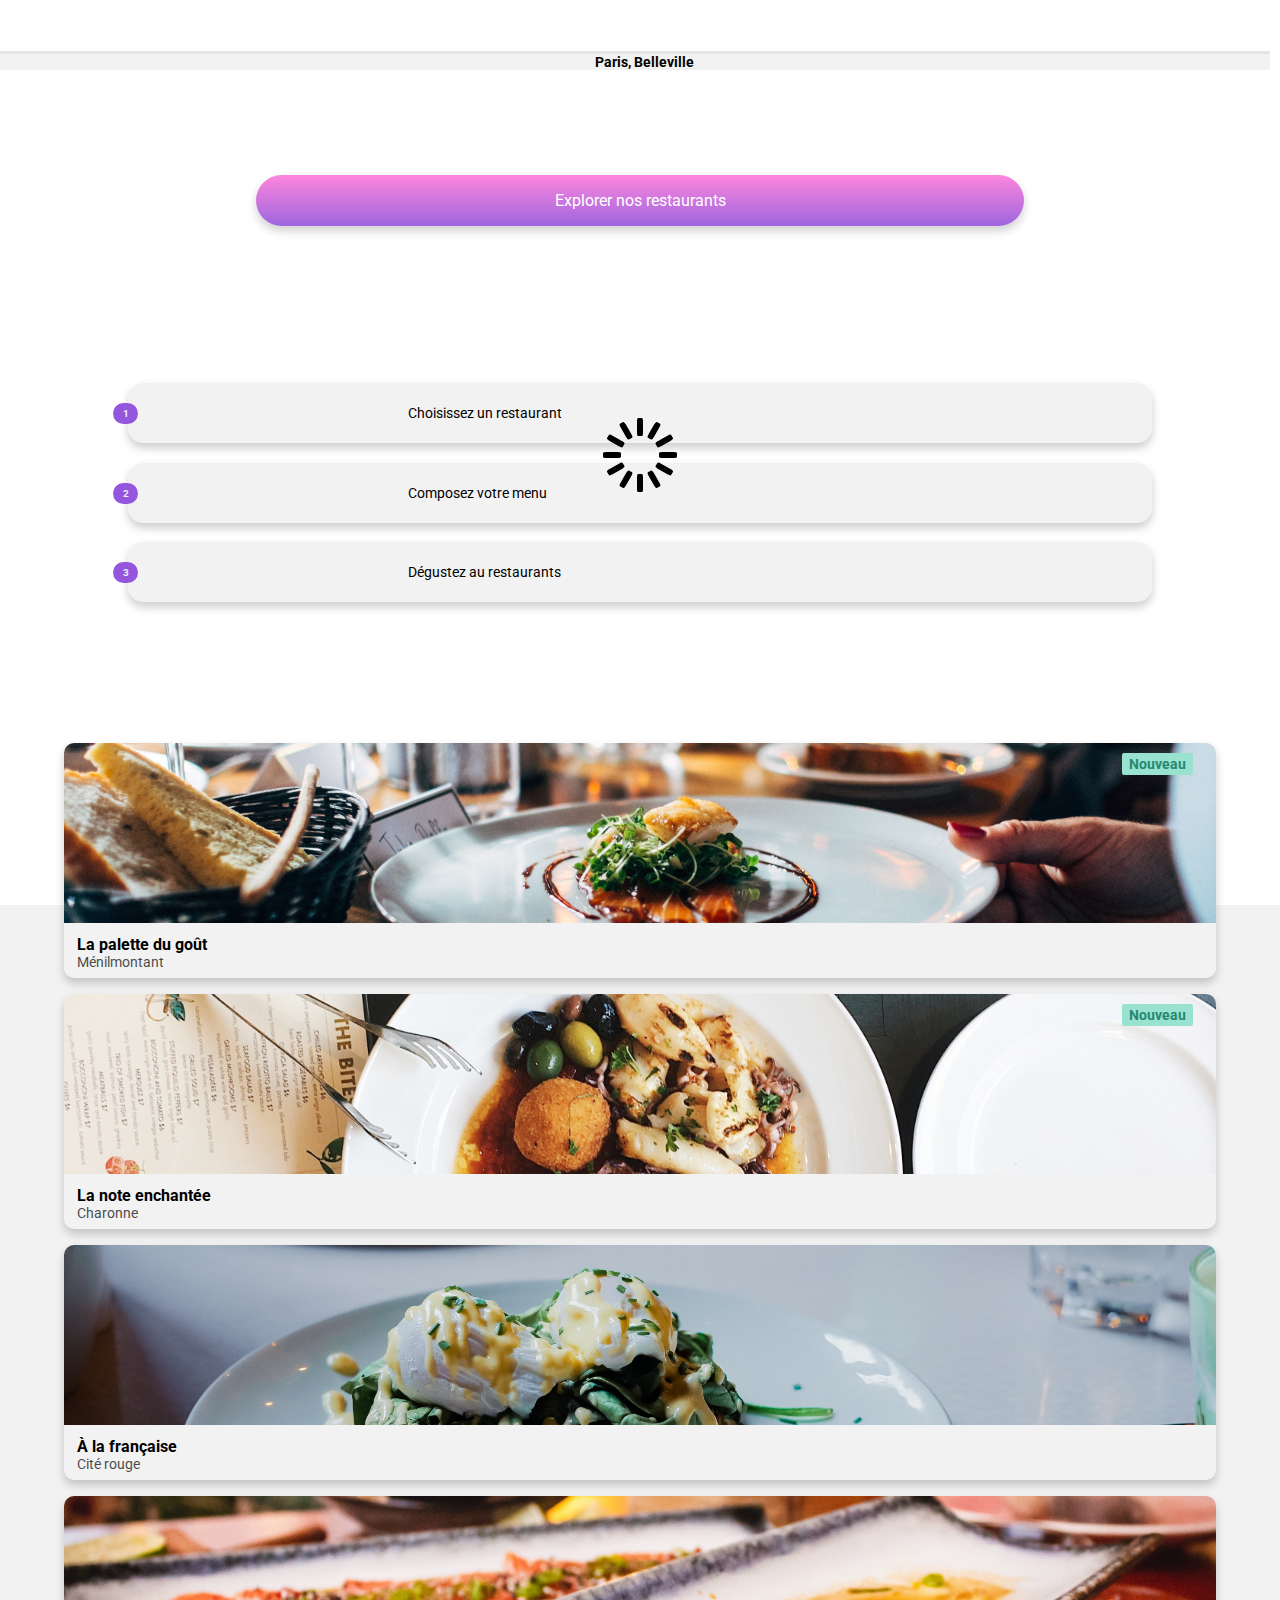
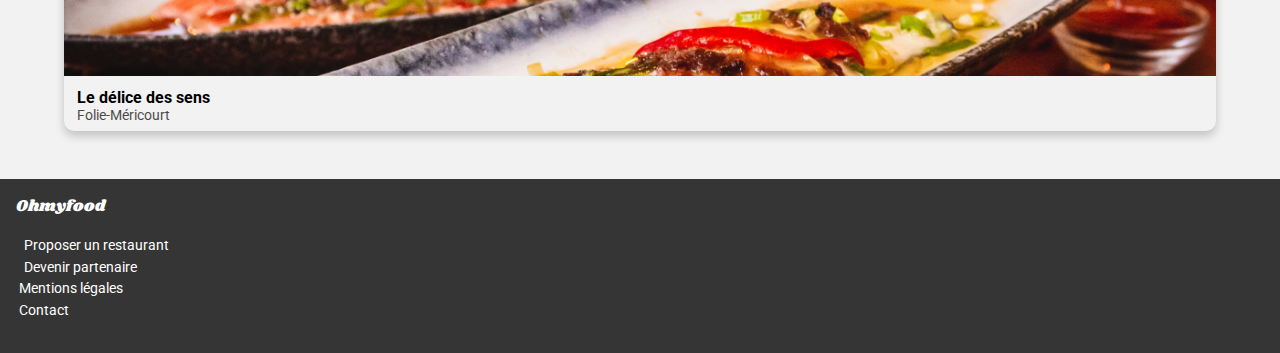
==== commit 5745ffc6: "V1.0" ====
--- a/index.html
+++ b/index.html
@@ -1,5 +1,5 @@
 <!doctype html>
-<html lang="fr"></html>
+<html lang="fr">
     <head> 
         <meta charset="utf-8">
         <title>OpenClasrooms - Projet 3 : Ohmyfood</title>
@@ -26,9 +26,7 @@
         </div>
         <main>
             <header>
-                <div class="logo">
-                    <img src="public/images/logo/ohmyfood.png" alt="Ohmyfood">
-                </div>                
+                <div class="shrik logo">ohmyfood</div>                
             </header>
             <div class="localisation">
                 <p class="localisation__lieu"><i class="fas fa-map-marker-alt"></i>Paris, Belleville</p>
@@ -58,7 +56,7 @@
                     <div class="restaurants__vignette-description">                        
                         <div class="restaurants__vignette-description-nom">La palette du goût</div>
                         <div class="restaurants__vignette-description-lieu">Ménilmontant</div>
-                        <div><i class="far fa-heart"></i></div>
+                        <div><i class="fas fa-heart"></i></div>
                     </div>
                 </a>
                 <a class="restaurants__vignette" href="public/pages/page_2.html">
@@ -67,7 +65,7 @@
                     <div class="restaurants__vignette-description">
                         <div class="restaurants__vignette-description-nom">La note enchantée</div>
                         <div class="restaurants__vignette-description-lieu">Charonne</div>
-                        <div><i class="far fa-heart"></i></div>
+                        <div><i class="fas fa-heart"></i></div>
                     </div>
                 </a>
                 <a class="restaurants__vignette" href="public/pages/page_3.html">
@@ -75,7 +73,7 @@
                         <div class="restaurants__vignette-description">
                             <div class="restaurants__vignette-description-nom">À la française</div>
                             <div class="restaurants__vignette-description-lieu">Cité rouge</div>
-                            <div><i class="far fa-heart"></i></div>
+                            <div><i class="fas fa-heart"></i></div>
                     </div>
                 </a>
                 <a class="restaurants__vignette" href="public/pages/page_4.html">
@@ -83,7 +81,7 @@
                     <div class="restaurants__vignette-description">
                         <div class="restaurants__vignette-description-nom">Le délice des sens</div>
                         <div class="restaurants__vignette-description-lieu">Folie-Méricourt</div>
-                        <div class="restaurants__vignette-description-coeur"><i class="fa-coeur far fa-heart"></i></div>
+                        <div class="restaurants__vignette-description-coeur"><i class="fas fa-heart"></i></div>
                     </div>
                 </a>                
             </div>
--- a/public/css/main.css
+++ b/public/css/main.css
@@ -26,7 +26,6 @@
 }
 
 .anim__spinner {
-  color: official;
   display: inline-block;
   position: relative;
   width: 80px;
@@ -114,6 +113,63 @@
   animation: main 3s 3s both;
 }
 
+.menu .plats {
+  opacity: 0;
+  animation: affiche 1s both;
+}
+
+.menu .plats:nth-child(1) {
+  animation-delay: 3s;
+}
+
+.menu .plats:nth-child(2) {
+  animation-delay: 3.5s;
+}
+
+.menu .plats:nth-child(3) {
+  animation-delay: 4s;
+}
+
+.menu .plats:nth-child(4) {
+  animation-delay: 4.5s;
+}
+
+.menu .plats:nth-child(5) {
+  animation-delay: 5s;
+}
+
+.menu .plats:nth-child(6) {
+  animation-delay: 5.5s;
+}
+
+.menu .plats:nth-child(7) {
+  animation-delay: 6s;
+}
+
+.menu .plats:nth-child(8) {
+  animation-delay: 6.5s;
+}
+
+.menu .plats:nth-child(9) {
+  animation-delay: 7s;
+}
+
+.menu .plats:nth-child(10) {
+  animation-delay: 7.5s;
+}
+
+.menu .plats:nth-child(11) {
+  animation-delay: 8s;
+}
+
+.menu .plats:nth-child(12) {
+  animation-delay: 8.5s;
+}
+
+.menu .plats:nth-child(13) {
+  animation-delay: 9s;
+}
+
 @keyframes main {
   0% {
     opacity: 0;
@@ -140,6 +196,15 @@
   100% {
     opacity: 0;
     visibility: hidden;
+  }
+}
+
+@keyframes affiche {
+  0% {
+    opacity: 0;
+  }
+  100% {
+    opacity: 1;
   }
 }
 
@@ -225,6 +290,20 @@
   color: #9356DC;
 }
 
+.fa-heart {
+  text-shadow: -1px 0 #000, 0 1px #000, 1px 0 #000, 0 -1px #000;
+  color: #f2f2f2;
+}
+
+.fa-heart:hover {
+  text-shadow: unset;
+  background-image: linear-gradient(0deg, #FF79DA 0%, #9356DC 100%);
+  background-size: 100%;
+  background-repeat: repeat;
+  -webkit-background-clip: text;
+  -webkit-text-fill-color: transparent;
+}
+
 .restaurants__vignette {
   box-shadow: 0px 5px 10px 0 rgba(0, 0, 0, 0.2);
   position: relative;
@@ -258,11 +337,6 @@
   font-size: 18px;
 }
 
-.restaurants__vignette-description i:hover {
-  transition: transform 450ms, color 300ms 150ms;
-  color: #9356DC;
-}
-
 .restaurants__vignette-description-nom {
   font-weight: bold;
 }
@@ -295,15 +369,9 @@
   display: flex;
   align-items: center;
   justify-content: space-evenly;
-  margin: 1em;
-}
-
-.logo img, .entete-menu__logopage img {
-  height: 25px;
-}
-
-.entete-menu__logopage {
-  align-items: left;
+  margin-top: 0.2em;
+  margin-bottom: 0.2em;
+  font-size: 27px;
 }
 
 .entete-menu__logopage a {
@@ -311,8 +379,10 @@
   color: black;
   text-decoration: none;
   padding-right: 4em;
-  top: 20px;
-  left: 50px;
+  font-size: 18px;
+  font-weight: unset;
+  top: auto;
+  left: 1em;
 }
 
 .localisation {
@@ -331,7 +401,6 @@
   position: relative;
   left: -10px;
   width: 100%;
-  color: rgba(0, 0, 0, 0.7);
   background: rgba(0, 0, 0, 0.05);
   border-top: 3px solid rgba(0, 0, 0, 0.05);
   font-size: 14px;
@@ -490,7 +559,6 @@
 
 .menu-titre i {
   padding-right: 1.5em;
-  font-weight: normal;
 }
 
 .menu {
@@ -568,7 +636,7 @@
 .plats__prix {
   position: absolute;
   display: block;
-  right: 30px;
+  right: 5%;
   text-align: right;
   padding-top: 1em;
   margin: 0px;
